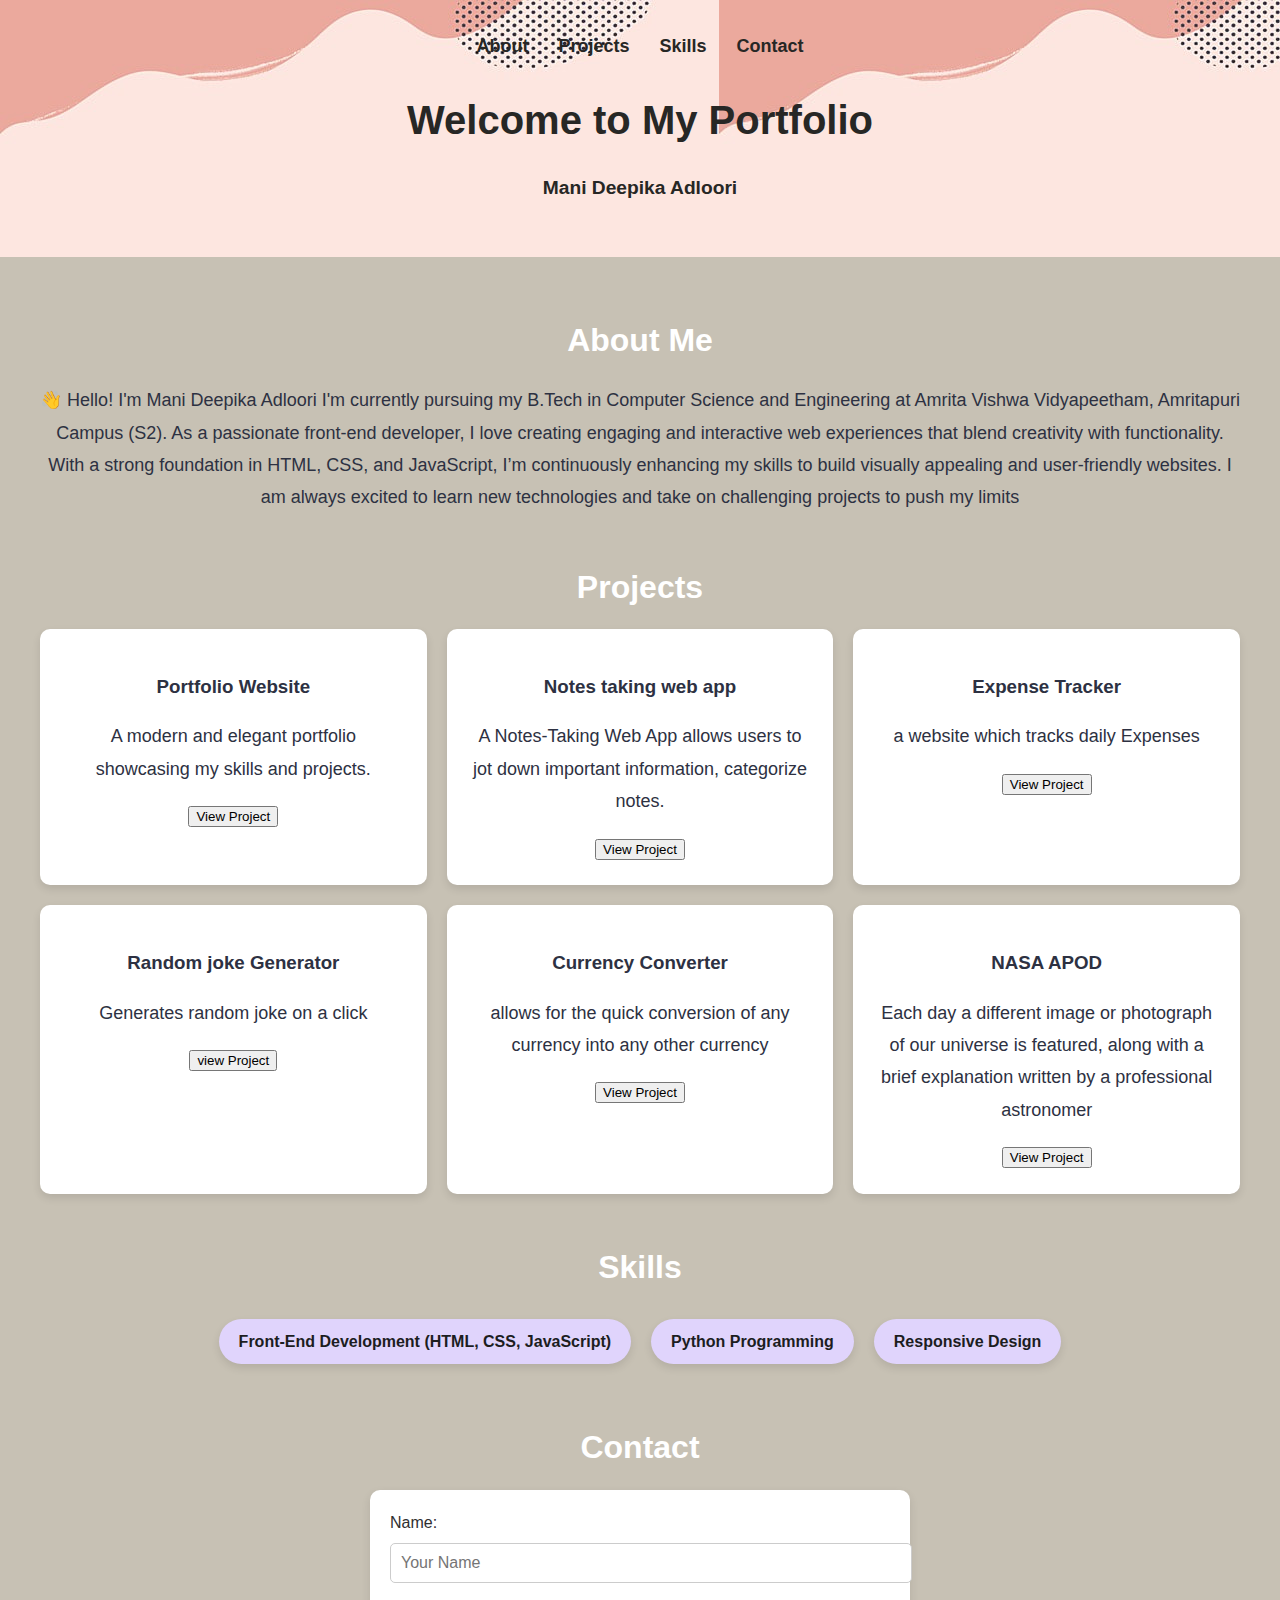
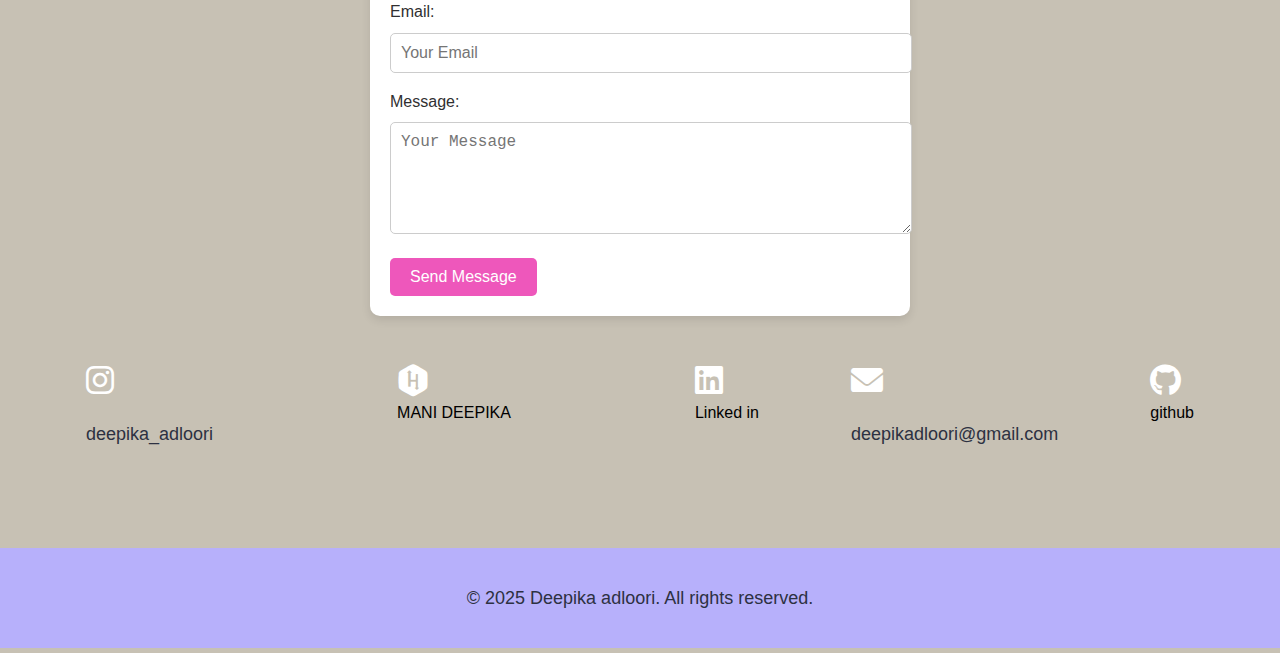
==== index.html @ d0a3e981 "Update and rename projecthtml.html to index.html" ====
<!DOCTYPE html>
<html lang="en">
<head>
  <meta charset="UTF-8">
  <meta name="viewport" content="width=device-width, initial-scale=1.0">
  <title>My Portfolio</title>
  <link rel="stylesheet" href="projecthtml.css">
  <link rel="stylesheet" href="https://cdnjs.cloudflare.com/ajax/libs/font-awesome/6.0.0/css/all.min.css">

</head>
<body>
  <header>
    <nav>
      <ul>
        <li><a href="#about" class="nav">About</a></li>
        <li><a href="#projects" class="nav">Projects</a></li>
        <li><a href="#skills" class="nav">Skills</a></li>
        <li><a href="#contact" class="nav">Contact</a></li>
      </ul>
    </nav>
    <div class="hero">
      <h1>Welcome to My Portfolio</h1>
      <p>Mani Deepika Adloori</p>
    </div>
  </header>
  <main>
    <section id="about">
      <h2 style="color: #ffffff;">About Me</h2>
      <p>👋 Hello! I'm Mani Deepika Adloori
        I'm currently pursuing my B.Tech in Computer Science and Engineering at Amrita Vishwa Vidyapeetham, Amritapuri Campus (S2). As a passionate front-end developer, I love creating engaging and interactive web experiences that blend creativity with functionality.
        
        With a strong foundation in HTML, CSS, and JavaScript, I’m continuously enhancing my skills to build visually appealing and user-friendly websites. I am always excited to learn new technologies and take on challenging projects to push my limits</p>
    </section>

    <section id="projects">
      <h2 style="color: rgb(255,255, 255);">Projects</h2>
      <div class="projects-grid">
        <div class="project">
          <h3>Portfolio Website</h3>
          <p>A modern and elegant portfolio showcasing my skills and projects.</p>
          <button><a href="file:///F:/DEEPIKA/html%20css%20js%20practise/projecthtml.html" style="text-decoration: none; color: black;">View Project</a> </button>
        </div>
        <div class="project">
          <h3>Notes taking web app</h3>
          <p>A Notes-Taking Web App allows users to jot down important information, categorize notes.</p>
          <button><a href="file:///F:/DEEPIKA/htmlcode/html%20code.html/project.html/portfolio/notesstakingwebapp.html" style="text-decoration: none; color: black;">View Project</a></button>
        </div>
        <div class="project">
          <h3>Expense Tracker</h3>
          <p>a website which tracks daily Expenses</p>
          <button><a href="file:///F:/DEEPIKA/htmlcode/html%20code.html/project.html/portfolio/expensetracker.html" style="text-decoration: none; color: black;">View Project</a></button>
        </div>
        <div class="project">
            <h3>Random joke Generator</h3>
            <p>Generates random joke on a click</p>
            <button id="buttton"><a href="file:///F:/DEEPIKA/htmlcode/html%20code.html/project.html/portfolio/randomjoke.html" style="text-decoration: none; color: black;">view Project</a> </button>
        </div>
        <div class="project">
            <h3>Currency Converter</h3>
            <p>allows for the quick conversion of any currency into any other currency</p>
            <button><a href="file:///F:/DEEPIKA/htmlcode/html%20code.html/project.html/portfolio/currencyconverter.html" style="text-decoration: none; color: black;">View Project</a></button>
        </div>
        <div class="project">
            <h3>NASA APOD</h3>
            <p>Each day a different image or photograph of our universe is featured, along with a brief explanation written by a professional astronomer</p>
            <button><a href="file:///F:/DEEPIKA/htmlcode/html%20code.html/project.html/portfolio/NASA.html" style="text-decoration: none; color: black;">View Project</a></button>
        </div>
      </div>
    </section>

    <section id="skills">
      <h2 style="color: #ffffff;">Skills</h2>
      <ul class="skills-list">
        <li>Front-End Development (HTML, CSS, JavaScript)</li>
        <li>Python Programming</li>
        <li>Responsive Design</li>
      </ul>
    </section>

    <section id="contact">
      <h2 style="color: #ffffff;">Contact</h2>
      <form action="#" method="post">
        <div class="form-group">
          <label for="name">Name:</label>
          <input type="text" id="name" placeholder="Your Name" required>
        </div>
        <div class="form-group">
          <label for="email">Email:</label>
          <input type="email" id="email" placeholder="Your Email" required>
        </div>
        <div class="form-group">
          <label for="message">Message:</label>
          <textarea id="message"  rows="5" placeholder="Your Message" required></textarea>
        </div>
        <button type="submit" class="submit-btn">Send Message</button>
      </form>
    </section>
    <div class="contact">
      <div class="insta">
    <i class="fa-brands fa-instagram fa-2x"></i><P>deepika_adloori</P>
  </div>
      <br>
    <div class="hacker rank">
    <i class="fa-brands fa-hackerrank fa-2x"></i>
    <br>
    <a href="https://www.hackerrank.com/profile/deepikadloori" style="text-decoration: none; color: black;">MANI DEEPIKA</a>
    </div>
    <br>
    <div class="linked in">
    <i class="fa-brands fa-linkedin fa-2x"></i>
    <br>
    <a href="https://www.linkedin.com/in/a-mani-deepika-0a41bb322?utm_source=share&utm_campaign=share_via&utm_content=profile&utm_medium=android_app" style="text-decoration: none; color: black;">Linked in</a>
  </div>
   <div class="mail">
    <i class="fa-solid fa-envelope fa-2x"></i><p>deepikadloori@gmail.com</p>
   </div>
   <div class="git">
    <i class="fab fa-github fa-2x"></i>
    <br>
    <a href="https://github.com/manideepika07" style="text-decoration: none; color: black;">github</a>
   </div>
  </div>
  </main>
  
  <footer>
    <p>&copy; 2025 Deepika adloori. All rights reserved.</p>
  </footer>
</body>
</html>
---- projecthtml.css ----
body {
    font-family: 'Arial', sans-serif;
    margin: 0;
    padding: 0;
    line-height: 1.6;
    background: #c7c1b4;
    color: #ffffff; 
  }
  
  header {
    background: linear-gradient(45deg, #415a77, #778da9); 
    color: #e0e1dd;
    text-align: center;
    padding: 2rem 0;
    background-image: url("pngtree-abstract-playful-portfolio-pink-memphis-image_593415.jpg");
  }
  
  nav ul {
    list-style: none;
    padding: 0;
    margin: 0;
    display: flex;
    justify-content: center;
  }
  
  nav ul li {
    margin: 0 15px;
  }
  
  nav ul li a {
    color: #272725;
    text-decoration: none;
    font-weight: bold;
    font-size: large;
  }
  .nav:hover{
    transform: translate(-5px);
  }
  
  .hero h1 {
    font-size: 2.5rem;
    margin-bottom: 1rem;
    color: #272725;
  }
  
  .hero p {
    font-size: 1.2rem;
    color: #272725;
    font-weight: bolder;
  }
  
  main {
    max-width: 1200px;
    margin: 0 auto;
    padding: 2rem;
  }
  
  section {
    margin-bottom: 3rem;
    text-align: center;
    color: #2d3142;
  }
  
  h2 {
    font-size: 2rem;
    color: #2d3142;
    margin-bottom: 1rem;
  }
  
  p {
    font-size: 1rem;
    line-height: 1.8;
    color: #2d3142;
    font: weight 5px;
    font-size: large;
  }
  
  .projects-grid {
    display: grid;
    grid-template-columns: repeat(auto-fit, minmax(300px, 1fr));
    gap: 20px;
  }
  
  .project {
    background: #ffffff;
    border-radius: 10px;
    padding: 1.5rem;
    box-shadow: 0 4px 8px rgba(0, 0, 0, 0.1);
    transition: transform 0.3s ease, box-shadow 0.3s ease;
  }
  
  .project:hover {
    transform: translateY(-5px);
    box-shadow: 0 6px 15px rgba(0, 0, 0, 0.15);
  }
  
  .skills-list {
    list-style: none;
    padding: 0;
    display: flex;
    justify-content: center;
    flex-wrap: wrap;
  }
  
  .skills-list li {
    margin: 10px;
    padding: 10px 20px;
    background: #e0d4fc; 
    color: #1c1d1f;
    border-radius: 25px;
    font-weight: bold;
    box-shadow: 0 4px 8px rgba(0, 0, 0, 0.1);
  }
  
  form {
    max-width: 500px;
    margin: 0 auto;
    text-align: left;
    background: #ffffff;
    padding: 20px;
    border-radius: 10px;
    box-shadow: 0 4px 10px rgba(0, 0, 0, 0.1);
  }
  
  .form-group {
    margin-bottom: 1rem;
  }
  
  .form-group label {
    display: block;
    margin-bottom: 0.5rem;
    color: #302f31;
  }
  
  .form-group input,
  .form-group textarea {
    width: 100%;
    padding: 10px;
    border: 1px solid #ccc;
    border-radius: 5px;
    font-size: 1rem;
  }
  
  .submit-btn {
    background: #ee57bb;
    color: #fff;
    border: none;
    padding: 10px 20px;
    border-radius: 5px;
    cursor: pointer;
    font-size: 1rem;
    transition: background 0.3s ease;
  }
  
  .submit-btn:hover {
    background: #6a11cb; 
  }
  
  footer {
    background: #b7b0fb;
    color: #4b0082;
    text-align: center;
    padding: 1rem 0;
    margin-top: 3rem;
  }
  #button a{
    text-decoration: none;
  }
  .contact{
    display: flex;
    justify-content: space-around;
  }
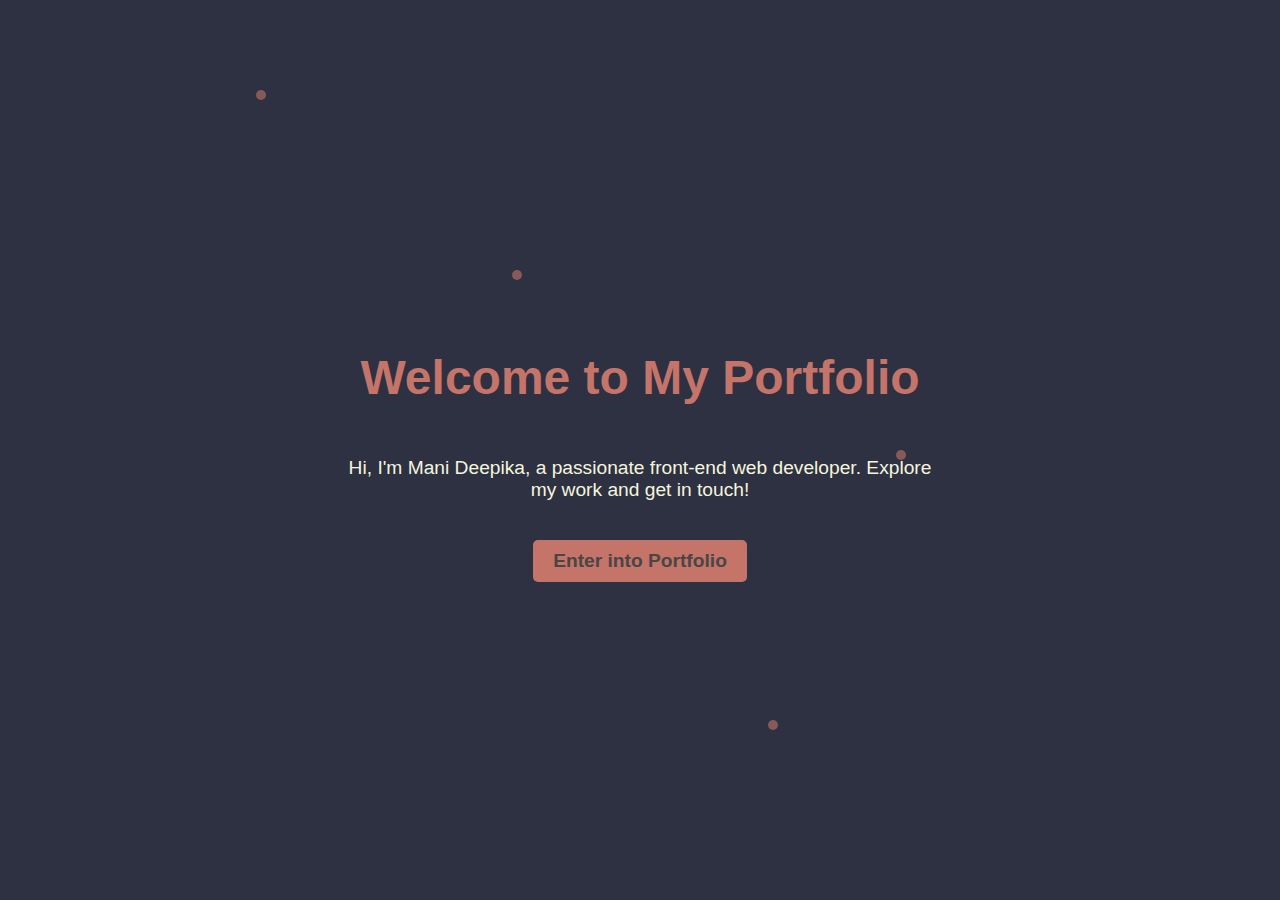
==== commit f4ffaf0b: "Update and rename landingpage.html to index.html" ====
--- a/index.html
+++ b/index.html
@@ -1,129 +1,102 @@
 <!DOCTYPE html>
 <html lang="en">
 <head>
-  <meta charset="UTF-8">
-  <meta name="viewport" content="width=device-width, initial-scale=1.0">
-  <title>My Portfolio</title>
-  <link rel="stylesheet" href="projecthtml.css">
-  <link rel="stylesheet" href="https://cdnjs.cloudflare.com/ajax/libs/font-awesome/6.0.0/css/all.min.css">
-
+    <meta charset="UTF-8">
+    <meta name="viewport" content="width=device-width, initial-scale=1.0">
+    <title>Mani Deepika | Portfolio</title>
+    <style>
+        body {
+            font-family: Arial, sans-serif;
+            margin: 0;
+            padding: 0;
+            background-color: #2D3142;
+            text-align: center;
+            overflow: hidden;
+        }
+        .container {
+            display: flex;
+            flex-direction: column;
+            justify-content: center;
+            align-items: center;
+            height: 100vh;
+            color: beige;
+            position: relative;
+        }
+        h1 {
+            color: #C47468;
+            font-size: 3rem;
+            position: relative;
+            animation: fadeIn 2s ease-in-out;
+        }
+        p {
+            font-size: 1.2rem;
+            max-width: 600px;
+            position: relative;
+            animation: slideUp 2s ease-in-out;
+        }
+        .btn {
+            background-color: #C47468;
+            color: rgb(73, 70, 70);
+            font-weight: bold;
+            padding: 10px 20px;
+            text-decoration: none;
+            border-radius: 5px;
+            font-size: 1.2rem;
+            margin-top: 20px;
+            display: inline-block;
+            position: relative;
+            transition: transform 0.3s ease, background-color 0.3s ease;
+        }
+        .btn:hover {
+            background-color: #a65d54;
+            transform: scale(1.1);
+        }
+        .floating-elements {
+            position: absolute;
+            width: 100%;
+            height: 100%;
+            top: 0;
+            left: 0;
+            pointer-events: none;
+        }
+        .floating-elements span {
+            position: absolute;
+            width: 10px;
+            height: 10px;
+            background-color: #C47468;
+            border-radius: 50%;
+            opacity: 0.6;
+            animation: floatAnimation linear infinite;
+        }
+        @keyframes fadeIn {
+            from { opacity: 0; transform: translateY(-20px); }
+            to { opacity: 1; transform: translateY(0); }
+        }
+        @keyframes slideUp {
+            from { opacity: 0; transform: translateY(20px); }
+            to { opacity: 1; transform: translateY(0); }
+        }
+        @keyframes floatAnimation {
+            0% { transform: translateY(0); }
+            50% { transform: translateY(-20px); }
+            100% { transform: translateY(0); }
+        }
+    </style>
 </head>
 <body>
-  <header>
-    <nav>
-      <ul>
-        <li><a href="#about" class="nav">About</a></li>
-        <li><a href="#projects" class="nav">Projects</a></li>
-        <li><a href="#skills" class="nav">Skills</a></li>
-        <li><a href="#contact" class="nav">Contact</a></li>
-      </ul>
-    </nav>
-    <div class="hero">
-      <h1>Welcome to My Portfolio</h1>
-      <p>Mani Deepika Adloori</p>
+    <div class="floating-elements">
+        <span style="top: 10%; left: 20%; animation-duration: 6s;"></span>
+        <span style="top: 50%; left: 70%; animation-duration: 8s;"></span>
+        <span style="top: 30%; left: 40%; animation-duration: 5s;"></span>
+        <span style="top: 80%; left: 60%; animation-duration: 7s;"></span>
     </div>
-  </header>
-  <main>
-    <section id="about">
-      <h2 style="color: #ffffff;">About Me</h2>
-      <p>👋 Hello! I'm Mani Deepika Adloori
-        I'm currently pursuing my B.Tech in Computer Science and Engineering at Amrita Vishwa Vidyapeetham, Amritapuri Campus (S2). As a passionate front-end developer, I love creating engaging and interactive web experiences that blend creativity with functionality.
+    <div class="container">
+        <h1>Welcome to My Portfolio</h1>
+        <p>Hi, I'm Mani Deepika, a passionate front-end web developer. Explore my work and get in touch!</p>
         
-        With a strong foundation in HTML, CSS, and JavaScript, I’m continuously enhancing my skills to build visually appealing and user-friendly websites. I am always excited to learn new technologies and take on challenging projects to push my limits</p>
-    </section>
+        <a href="file:///F:/DEEPIKA/html%20css%20js%20practise/projecthtml.html" 
+   class="btn">Enter into Portfolio</a>
 
-    <section id="projects">
-      <h2 style="color: rgb(255,255, 255);">Projects</h2>
-      <div class="projects-grid">
-        <div class="project">
-          <h3>Portfolio Website</h3>
-          <p>A modern and elegant portfolio showcasing my skills and projects.</p>
-          <button><a href="file:///F:/DEEPIKA/html%20css%20js%20practise/projecthtml.html" style="text-decoration: none; color: black;">View Project</a> </button>
-        </div>
-        <div class="project">
-          <h3>Notes taking web app</h3>
-          <p>A Notes-Taking Web App allows users to jot down important information, categorize notes.</p>
-          <button><a href="file:///F:/DEEPIKA/htmlcode/html%20code.html/project.html/portfolio/notesstakingwebapp.html" style="text-decoration: none; color: black;">View Project</a></button>
-        </div>
-        <div class="project">
-          <h3>Expense Tracker</h3>
-          <p>a website which tracks daily Expenses</p>
-          <button><a href="file:///F:/DEEPIKA/htmlcode/html%20code.html/project.html/portfolio/expensetracker.html" style="text-decoration: none; color: black;">View Project</a></button>
-        </div>
-        <div class="project">
-            <h3>Random joke Generator</h3>
-            <p>Generates random joke on a click</p>
-            <button id="buttton"><a href="file:///F:/DEEPIKA/htmlcode/html%20code.html/project.html/portfolio/randomjoke.html" style="text-decoration: none; color: black;">view Project</a> </button>
-        </div>
-        <div class="project">
-            <h3>Currency Converter</h3>
-            <p>allows for the quick conversion of any currency into any other currency</p>
-            <button><a href="file:///F:/DEEPIKA/htmlcode/html%20code.html/project.html/portfolio/currencyconverter.html" style="text-decoration: none; color: black;">View Project</a></button>
-        </div>
-        <div class="project">
-            <h3>NASA APOD</h3>
-            <p>Each day a different image or photograph of our universe is featured, along with a brief explanation written by a professional astronomer</p>
-            <button><a href="file:///F:/DEEPIKA/htmlcode/html%20code.html/project.html/portfolio/NASA.html" style="text-decoration: none; color: black;">View Project</a></button>
-        </div>
-      </div>
-    </section>
-
-    <section id="skills">
-      <h2 style="color: #ffffff;">Skills</h2>
-      <ul class="skills-list">
-        <li>Front-End Development (HTML, CSS, JavaScript)</li>
-        <li>Python Programming</li>
-        <li>Responsive Design</li>
-      </ul>
-    </section>
-
-    <section id="contact">
-      <h2 style="color: #ffffff;">Contact</h2>
-      <form action="#" method="post">
-        <div class="form-group">
-          <label for="name">Name:</label>
-          <input type="text" id="name" placeholder="Your Name" required>
-        </div>
-        <div class="form-group">
-          <label for="email">Email:</label>
-          <input type="email" id="email" placeholder="Your Email" required>
-        </div>
-        <div class="form-group">
-          <label for="message">Message:</label>
-          <textarea id="message"  rows="5" placeholder="Your Message" required></textarea>
-        </div>
-        <button type="submit" class="submit-btn">Send Message</button>
-      </form>
-    </section>
-    <div class="contact">
-      <div class="insta">
-    <i class="fa-brands fa-instagram fa-2x"></i><P>deepika_adloori</P>
-  </div>
-      <br>
-    <div class="hacker rank">
-    <i class="fa-brands fa-hackerrank fa-2x"></i>
-    <br>
-    <a href="https://www.hackerrank.com/profile/deepikadloori" style="text-decoration: none; color: black;">MANI DEEPIKA</a>
     </div>
-    <br>
-    <div class="linked in">
-    <i class="fa-brands fa-linkedin fa-2x"></i>
-    <br>
-    <a href="https://www.linkedin.com/in/a-mani-deepika-0a41bb322?utm_source=share&utm_campaign=share_via&utm_content=profile&utm_medium=android_app" style="text-decoration: none; color: black;">Linked in</a>
-  </div>
-   <div class="mail">
-    <i class="fa-solid fa-envelope fa-2x"></i><p>deepikadloori@gmail.com</p>
-   </div>
-   <div class="git">
-    <i class="fab fa-github fa-2x"></i>
-    <br>
-    <a href="https://github.com/manideepika07" style="text-decoration: none; color: black;">github</a>
-   </div>
-  </div>
-  </main>
-  
-  <footer>
-    <p>&copy; 2025 Deepika adloori. All rights reserved.</p>
-  </footer>
 </body>
 </html>
